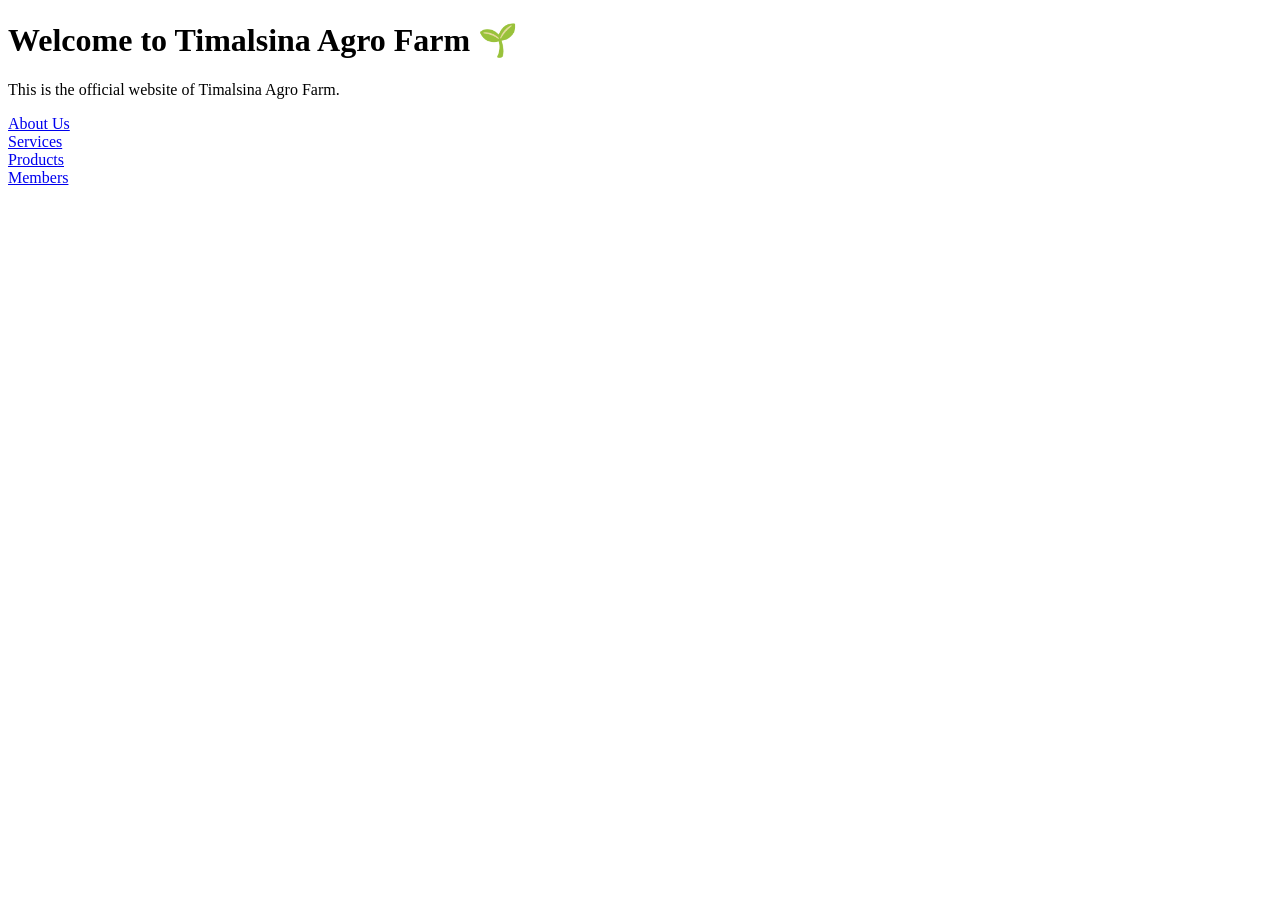
==== index.html @ 06c899ae "Revise index.html with new content and links Updated the HTML structure and added links to other pag" ====
<!DOCTYPE html>
<html>
<head>
    <title>Timalsina Agro Farm</title>
</head>

<body>

<h1>Welcome to Timalsina Agro Farm 🌱</h1>

<p>This is the official website of Timalsina Agro Farm.</p>

<a href="about.html">About Us</a><br>
<a href="service.html">Services</a><br>
<a href="product.html">Products</a><br>
<a href="member.html">Members</a>

</body>
</html>
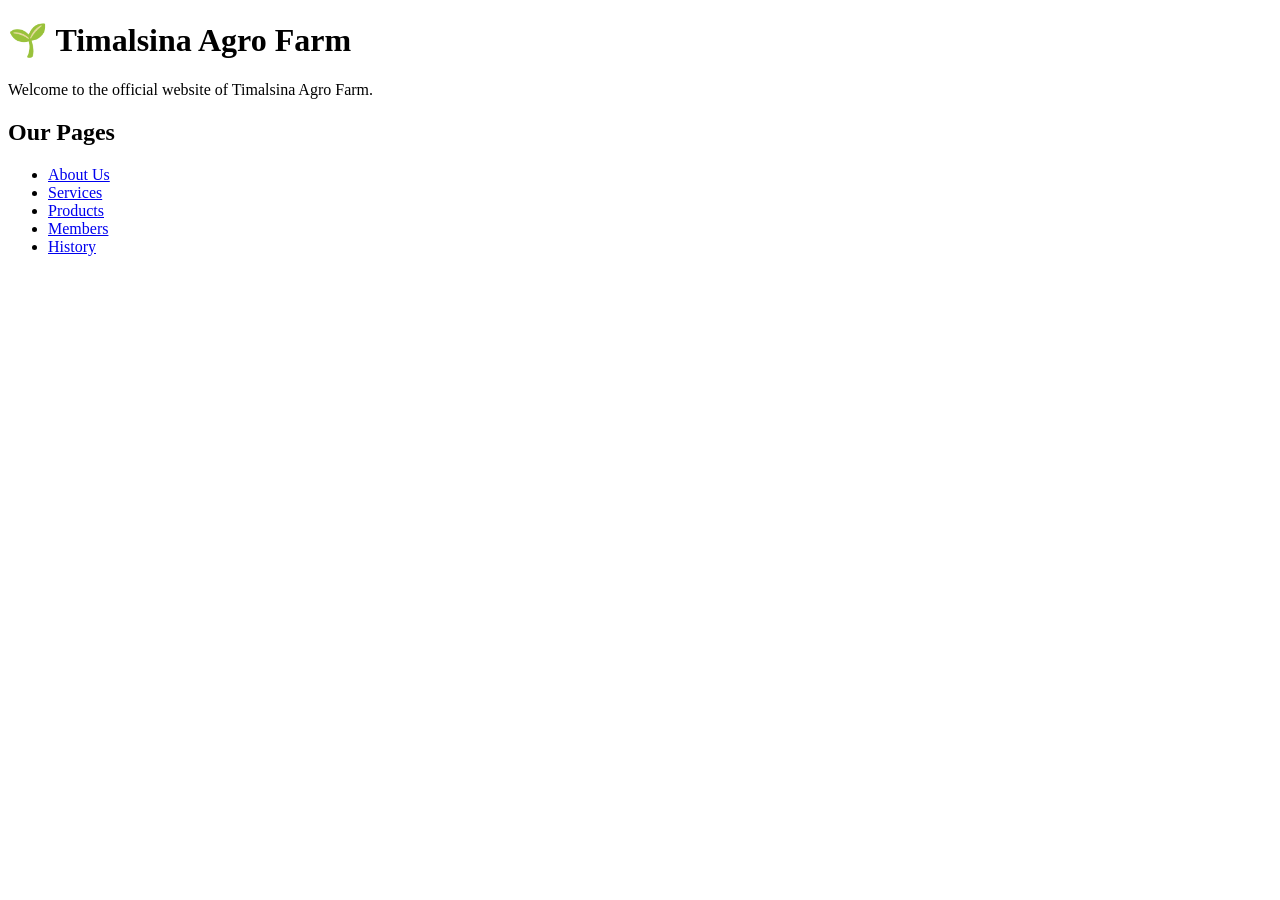
==== commit b194eccb: "Revise index.html for improved layout and navigation Updated the structure and content of the homepa" ====
--- a/index.html
+++ b/index.html
@@ -6,14 +6,19 @@
 
 <body>
 
-<h1>Welcome to Timalsina Agro Farm 🌱</h1>
+<h1>🌱 Timalsina Agro Farm</h1>
 
-<p>This is the official website of Timalsina Agro Farm.</p>
+<p>Welcome to the official website of Timalsina Agro Farm.</p>
 
-<a href="about.html">About Us</a><br>
-<a href="service.html">Services</a><br>
-<a href="product.html">Products</a><br>
-<a href="member.html">Members</a>
+<h2>Our Pages</h2>
+
+<ul>
+<li><a href="about.html">About Us</a></li>
+<li><a href="service.html">Services</a></li>
+<li><a href="product.html">Products</a></li>
+<li><a href="member.html">Members</a></li>
+<li><a href="history.html">History</a></li>
+</ul>
 
 </body>
 </html>
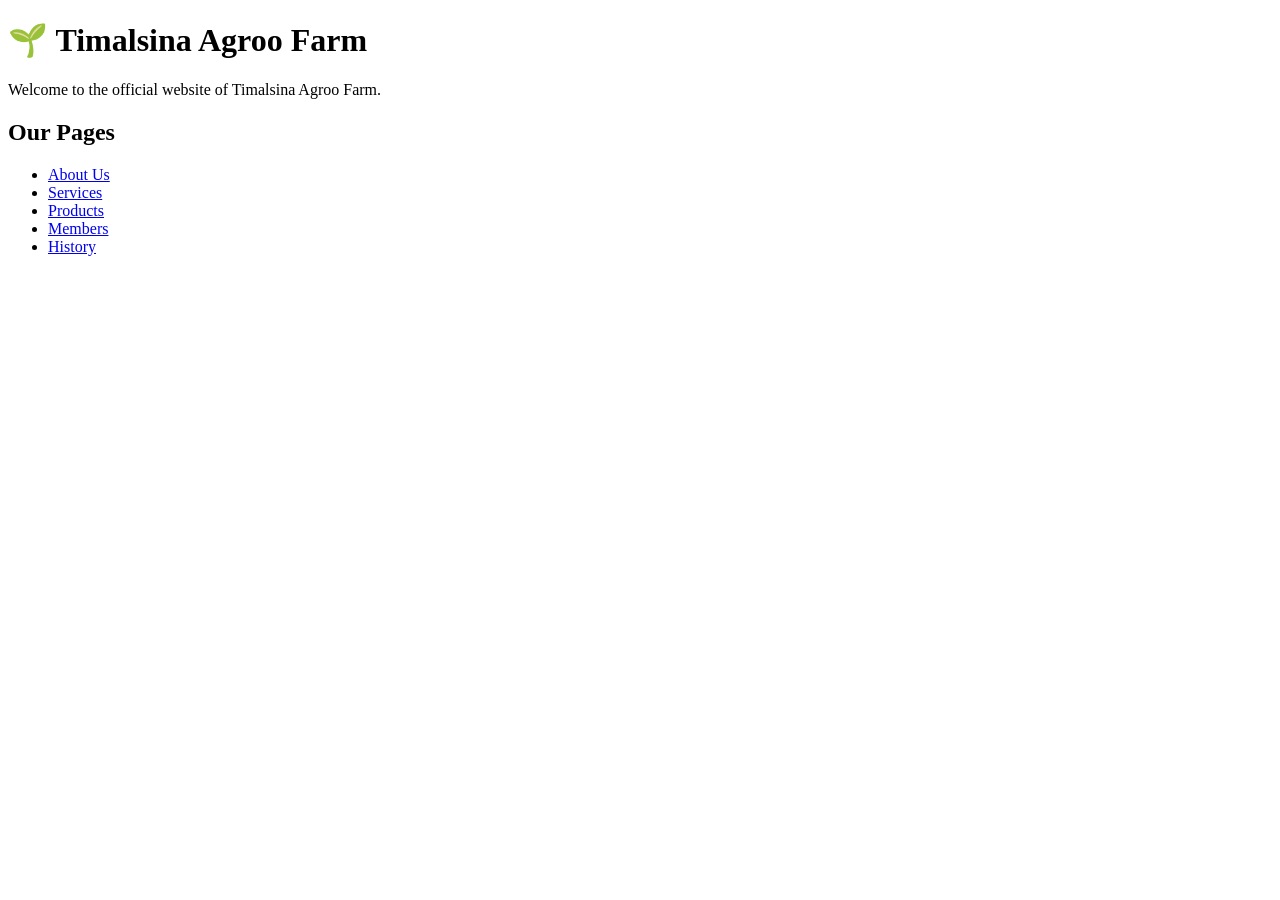
==== commit a9096db8: "Fix spelling of 'Agro' in index.html Corrected the spelling of 'Agro' in the title and content." ====
--- a/index.html
+++ b/index.html
@@ -1,14 +1,14 @@
 <!DOCTYPE html>
 <html>
 <head>
-    <title>Timalsina Agro Farm</title>
+<title>Timalsina Agroo Farm</title>
 </head>
 
 <body>
 
-<h1>🌱 Timalsina Agro Farm</h1>
+<h1>🌱 Timalsina Agroo Farm</h1>
 
-<p>Welcome to the official website of Timalsina Agro Farm.</p>
+<p>Welcome to the official website of Timalsina Agroo Farm.</p>
 
 <h2>Our Pages</h2>
 
@@ -22,3 +22,4 @@
 
 </body>
 </html>
+
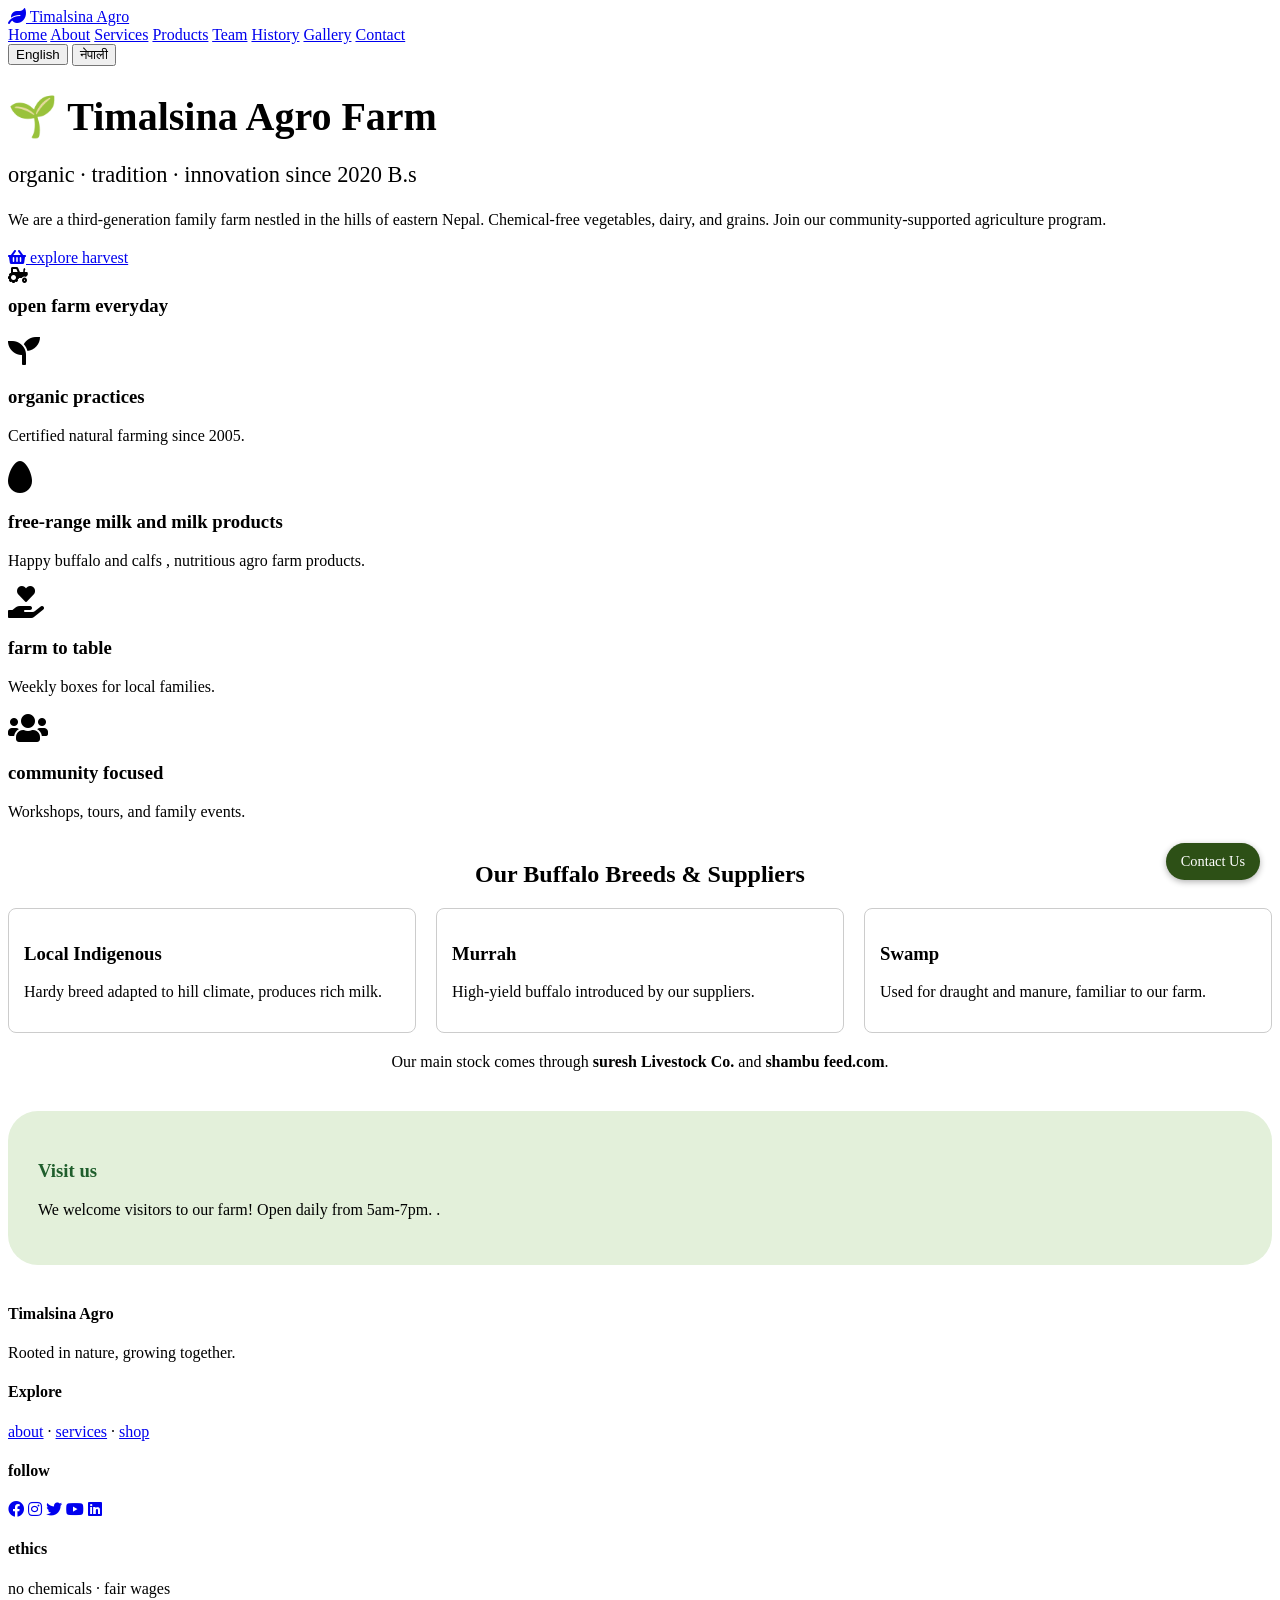
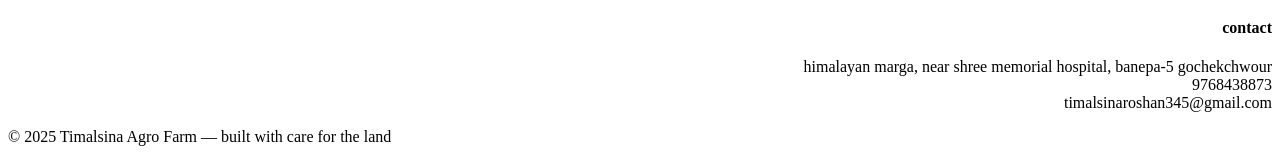
==== commit fedba39a: "Revamp index.html with new layout and styles Updated the HTML structure, added meta tags, linked ext" ====
--- a/index.html
+++ b/index.html
@@ -1,25 +1,144 @@
 <!DOCTYPE html>
-<html>
+<html lang="en">
 <head>
-<title>Timalsina Agroo Farm</title>
+  <meta charset="UTF-8">
+  <meta name="viewport" content="width=device-width, initial-scale=1.0">
+  <title>Timalsina Agro Farm - Home</title>
+  <!-- Font Awesome -->
+  <link rel="stylesheet" href="https://use.fontawesome.com/releases/v5.15.4/css/all.css">
+  <!-- Google Fonts -->
+  <link href="https://fonts.googleapis.com/css2?family=Inter:opsz@14..32&family=Merriweather:wght@400;700&display=swap" rel="stylesheet">
+  <!-- External CSS -->
+  <link rel="stylesheet" href="about.css">
+  <!-- Translations -->
+  <script src="translations.js"></script>
 </head>
+<body>
+  <!-- Navigation Bar -->
+  <nav class="navbar">
+    <div class="container nav-container">
+      <div class="logo">
+        <a href="index.html"><i class="fas fa-leaf"></i> Timalsina Agro</a>
+      </div>
+      <div class="nav-links">
+        <a href="index.html" data-translate="nav-home">Home</a>
+        <a href="aboutus.html" data-translate="nav-about">About</a>
+        <a href="service.html" data-translate="nav-services">Services</a>
+        <a href="product.html" data-translate="nav-products">Products</a>
+        <a href="member.html" data-translate="nav-team">Team</a>
+        <a href="history.html" data-translate="nav-history">History</a>
+        <a href="image.html" data-translate="nav-gallery">Gallery</a>
+        <a href="contact.html" data-translate="nav-contact">Contact</a>
+      </div>
+      <div class="language-switcher">
+        <button data-lang="en" class="lang-btn active">English</button>
+        <button data-lang="ne" class="lang-btn">नेपाली</button>
+      </div>
+    </div>
+  </nav>
 
-<body>
+  <!-- Main Content -->
+  <main class="container">
+    <div class="hero-section">
+      <div class="hero-content">
+        <h1 style="font-size: 2.5rem; margin-bottom: 15px;" data-translate="hero-title">🌱 Timalsina Agro Farm</h1>
+        <p style="font-size: 1.4rem; max-width: 700px;" data-translate="hero-subtitle">organic · tradition · innovation since 2020 B.s</p>
+        <p style="margin: 20px 0;" data-translate="hero-description">We are a third-generation family farm nestled in the hills of eastern Nepal. Chemical-free vegetables, dairy, and grains. Join our community-supported agriculture program.</p>
+        <a href="product.html" class="btn"><i class="fas fa-shopping-basket"></i> <span data-translate="hero-button">explore harvest</span></a>
+      </div>
+      <div class="hero-image">
+        <i class="fas fa-tractor"></i>
+        <h3 style="margin-top: 10px;" data-translate="hero-hours">open farm everyday</h3>
+      </div>
+    </div>
 
-<h1>🌱 Timalsina Agroo Farm</h1>
+    <!-- Highlights -->
+    <div class="card-grid">
+      <div class="card">
+        <i class="fas fa-seedling" style="font-size:2rem;"></i> 
+        <h3 data-translate="card-organic-title">organic practices</h3>
+        <p data-translate="card-organic-desc">Certified natural farming since 2005.</p>
+      </div>
+      <div class="card">
+        <i class="fas fa-egg" style="font-size:2rem;"></i> 
+        <h3 data-translate="card-dairy-title">free-range milk and milk products</h3>
+        <p data-translate="card-dairy-desc">Happy buffalo and calfs , nutritious agro farm products.</p>
+      </div>
+      <div class="card">
+        <i class="fas fa-hand-holding-heart" style="font-size:2rem;"></i> 
+        <h3 data-translate="card-farm-title">farm to table</h3>
+        <p data-translate="card-farm-desc">Weekly boxes for local families.</p>
+      </div>
+        <div class="card">
+            <i class="fas fa-users" style="font-size:2rem;"></i> 
+            <h3 data-translate="card-community-title">community focused</h3>
+            <p data-translate="card-community-desc">Workshops, tours, and family events.</p>
 
-<p>Welcome to the official website of Timalsina Agroo Farm.</p>
+    </div>
+    <!-- Buffalo Breeds -->
+    <section class="buffalo-breeds" style="margin:40px 0;">
+      <h2 style="text-align:center;" data-translate="buffalo-title">Our Buffalo Breeds & Suppliers</h2>
+      <div style="display:flex; flex-wrap:wrap; gap:20px; justify-content:center;">
+        <div style="flex:1 1 250px; padding:15px; border:1px solid #ccc; border-radius:8px;">
+          <h3 data-translate="buffalo-local">Local Indigenous</h3>
+          <p data-translate="buffalo-local-desc">Hardy breed adapted to hill climate, produces rich milk.</p>
+        </div>
+        <div style="flex:1 1 250px; padding:15px; border:1px solid #ccc; border-radius:8px;">
+          <h3 data-translate="buffalo-murrah">Murrah</h3>
+          <p data-translate="buffalo-murrah-desc">High-yield buffalo introduced by our suppliers.</p>
+        </div>
+        <div style="flex:1 1 250px; padding:15px; border:1px solid #ccc; border-radius:8px;">
+          <h3 data-translate="buffalo-swamp">Swamp</h3>
+          <p data-translate="buffalo-swamp-desc">Used for draught and manure, familiar to our farm.</p>
+        </div>
+      </div>
+      <p style="margin-top:20px; text-align:center;" data-translate="buffalo-suppliers">Our main stock comes through <strong>suresh Livestock Co.</strong> and <strong>shambu feed.com</strong>.</p>
+    </section>
+    <div style="background: #e3f0da; border-radius: 30px; padding: 30px; margin: 40px 0;">
+      <h3 style="color:#1f5e2c;" data-translate="visit-title">Visit us</h3>
+      <p data-translate="visit-desc">We welcome visitors to our farm! Open daily from 5am-7pm. .</p>
+    </div>
+   
 
-<h2>Our Pages</h2>
 
-<ul>
-<li><a href="about.html">About Us</a></li>
-<li><a href="service.html">Services</a></li>
-<li><a href="product.html">Products</a></li>
-<li><a href="member.html">Members</a></li>
-<li><a href="history.html">History</a></li>
-</ul>
+  </main>
 
+  <!-- Footer -->
+  <footer class="footer">
+    <div class="container">
+      <div>
+        <h4>Timalsina Agro</h4>
+        <p data-translate="footer-tagline">Rooted in nature, growing together.</p>
+      </div>
+      <div>
+        <h4 data-translate="footer-explore">Explore</h4>
+        <a href="aboutus.html">about</a> · <a href="service.html">services</a> · <a href="product.html">shop</a>
+      </div>
+      <div>
+        <h4 data-translate="footer-follow">follow</h4>
+        <a href="https://facebook.com/YourPage" target="_blank"><i class="fab fa-facebook"></i></a>
+        <a href="https://instagram.com/YourProfile" target="_blank"><i class="fab fa-instagram"></i></a>
+        <a href="https://twitter.com/YourHandle" target="_blank"><i class="fab fa-twitter"></i></a>
+        <a href="https://youtube.com/YourChannel" target="_blank"><i class="fab fa-youtube"></i></a>
+        <a href="https://linkedin.com/in/YourProfile" target="_blank"><i class="fab fa-linkedin"></i></a>
+      </div>
+      <div>
+        <h4 data-translate="footer-ethics">ethics</h4>
+        <p>no chemicals · fair wages</p>
+      </div>
+      <div style="margin-left:auto; text-align:right;">
+        <h4 data-translate="footer-contact">contact</h4>
+        <p>himalayan marga, near shree memorial hospital, banepa-5 gochekchwour<br>9768438873<br>timalsinaroshan345@gmail.com</p>
+      </div>
+    </div>
+    <div class="copyright">
+      <p data-translate="footer-copyright">© 2025 Timalsina Agro Farm — built with care for the land</p>
+    </div>
+    <!-- bottom-right floating contact link -->
+    <a href="contact.html" style="position:fixed; bottom:20px; right:20px; background:#2d5016; color:white; padding:10px 15px; border-radius:50px; text-decoration:none; font-size:0.9rem; box-shadow:0 2px 6px rgba(0,0,0,0.3);" data-translate="footer-contact-btn">Contact Us</a>
+  </footer>
+
+  <!-- External JavaScript -->
+  <script src="about.js"></script>
 </body>
 </html>
-
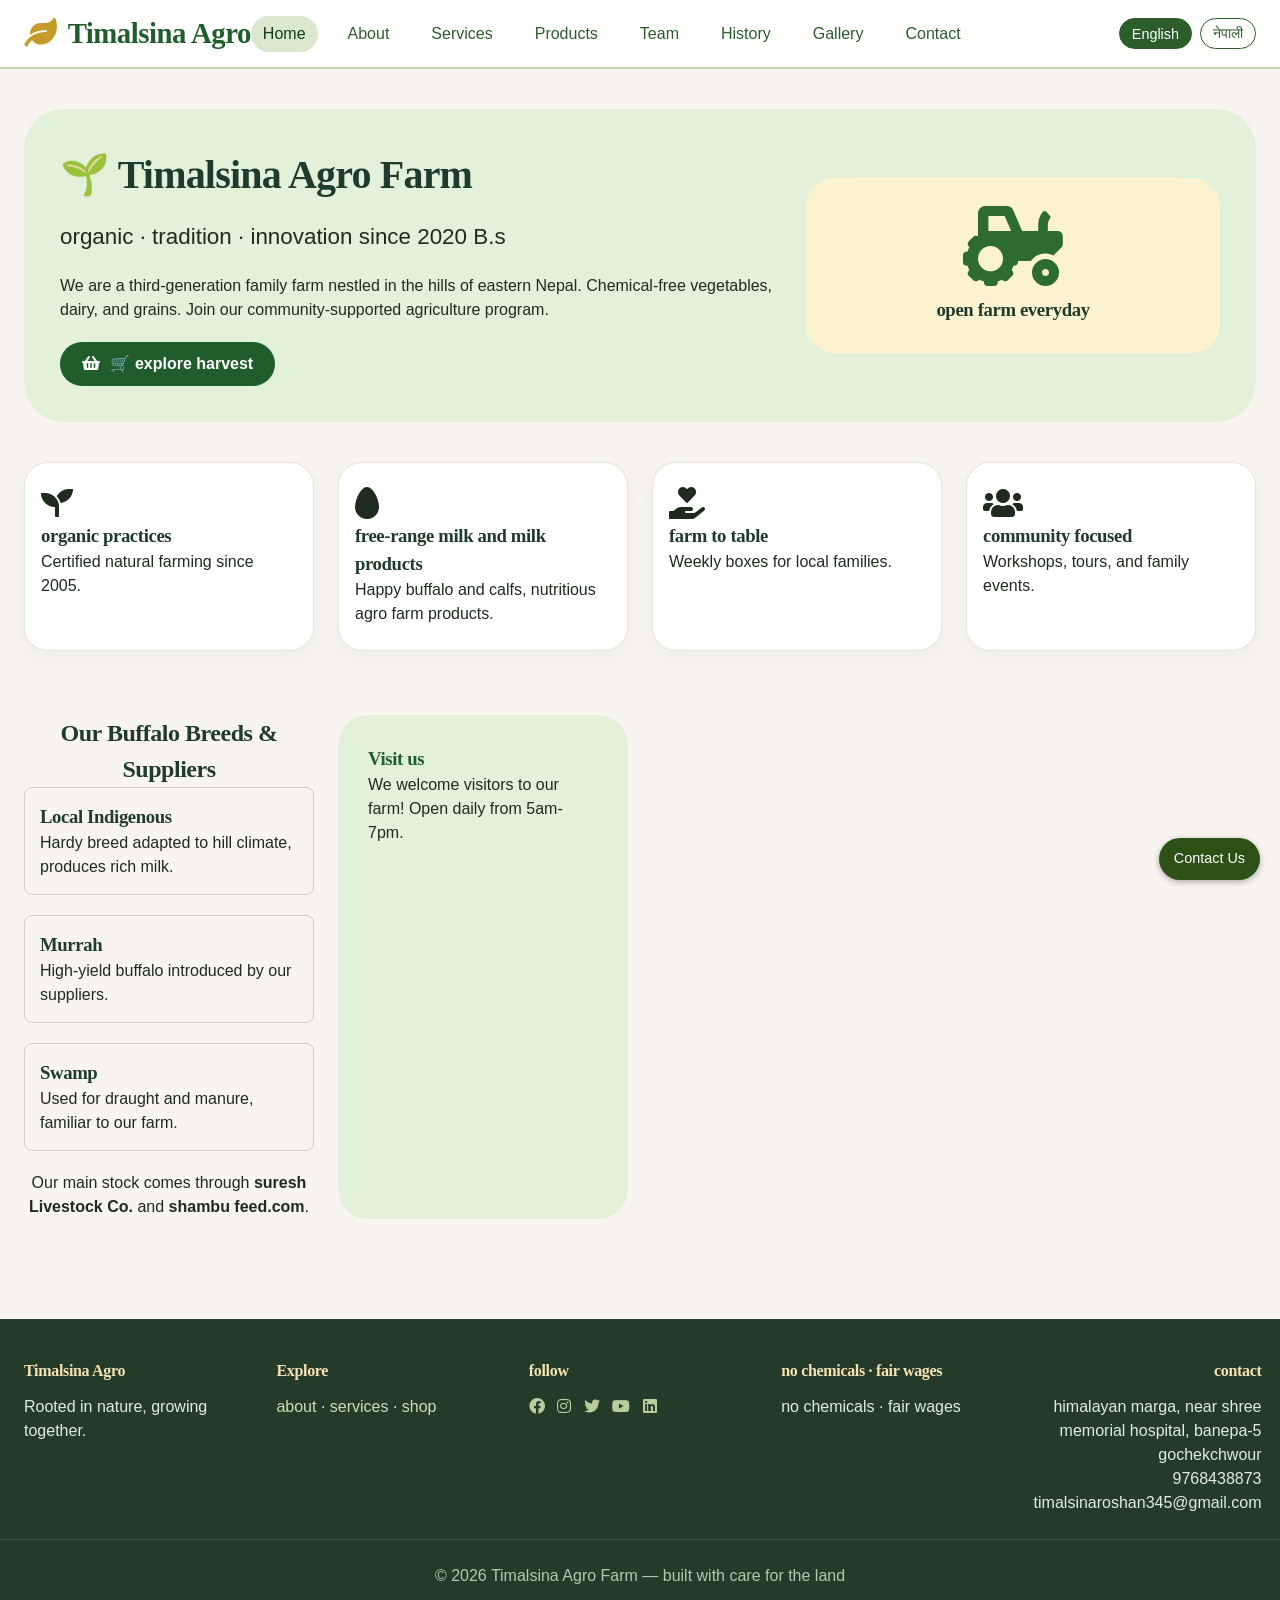
==== commit c60ef66c: "upload website page" ====
--- a/index.html
+++ b/index.html
@@ -1,144 +1,144 @@
-<!DOCTYPE html>
-<html lang="en">
-<head>
-  <meta charset="UTF-8">
-  <meta name="viewport" content="width=device-width, initial-scale=1.0">
-  <title>Timalsina Agro Farm - Home</title>
-  <!-- Font Awesome -->
-  <link rel="stylesheet" href="https://use.fontawesome.com/releases/v5.15.4/css/all.css">
-  <!-- Google Fonts -->
-  <link href="https://fonts.googleapis.com/css2?family=Inter:opsz@14..32&family=Merriweather:wght@400;700&display=swap" rel="stylesheet">
-  <!-- External CSS -->
-  <link rel="stylesheet" href="about.css">
-  <!-- Translations -->
-  <script src="translations.js"></script>
-</head>
-<body>
-  <!-- Navigation Bar -->
-  <nav class="navbar">
-    <div class="container nav-container">
-      <div class="logo">
-        <a href="index.html"><i class="fas fa-leaf"></i> Timalsina Agro</a>
-      </div>
-      <div class="nav-links">
-        <a href="index.html" data-translate="nav-home">Home</a>
-        <a href="aboutus.html" data-translate="nav-about">About</a>
-        <a href="service.html" data-translate="nav-services">Services</a>
-        <a href="product.html" data-translate="nav-products">Products</a>
-        <a href="member.html" data-translate="nav-team">Team</a>
-        <a href="history.html" data-translate="nav-history">History</a>
-        <a href="image.html" data-translate="nav-gallery">Gallery</a>
-        <a href="contact.html" data-translate="nav-contact">Contact</a>
-      </div>
-      <div class="language-switcher">
-        <button data-lang="en" class="lang-btn active">English</button>
-        <button data-lang="ne" class="lang-btn">नेपाली</button>
-      </div>
-    </div>
-  </nav>
-
-  <!-- Main Content -->
-  <main class="container">
-    <div class="hero-section">
-      <div class="hero-content">
-        <h1 style="font-size: 2.5rem; margin-bottom: 15px;" data-translate="hero-title">🌱 Timalsina Agro Farm</h1>
-        <p style="font-size: 1.4rem; max-width: 700px;" data-translate="hero-subtitle">organic · tradition · innovation since 2020 B.s</p>
-        <p style="margin: 20px 0;" data-translate="hero-description">We are a third-generation family farm nestled in the hills of eastern Nepal. Chemical-free vegetables, dairy, and grains. Join our community-supported agriculture program.</p>
-        <a href="product.html" class="btn"><i class="fas fa-shopping-basket"></i> <span data-translate="hero-button">explore harvest</span></a>
-      </div>
-      <div class="hero-image">
-        <i class="fas fa-tractor"></i>
-        <h3 style="margin-top: 10px;" data-translate="hero-hours">open farm everyday</h3>
-      </div>
-    </div>
-
-    <!-- Highlights -->
-    <div class="card-grid">
-      <div class="card">
-        <i class="fas fa-seedling" style="font-size:2rem;"></i> 
-        <h3 data-translate="card-organic-title">organic practices</h3>
-        <p data-translate="card-organic-desc">Certified natural farming since 2005.</p>
-      </div>
-      <div class="card">
-        <i class="fas fa-egg" style="font-size:2rem;"></i> 
-        <h3 data-translate="card-dairy-title">free-range milk and milk products</h3>
-        <p data-translate="card-dairy-desc">Happy buffalo and calfs , nutritious agro farm products.</p>
-      </div>
-      <div class="card">
-        <i class="fas fa-hand-holding-heart" style="font-size:2rem;"></i> 
-        <h3 data-translate="card-farm-title">farm to table</h3>
-        <p data-translate="card-farm-desc">Weekly boxes for local families.</p>
-      </div>
-        <div class="card">
-            <i class="fas fa-users" style="font-size:2rem;"></i> 
-            <h3 data-translate="card-community-title">community focused</h3>
-            <p data-translate="card-community-desc">Workshops, tours, and family events.</p>
-
-    </div>
-    <!-- Buffalo Breeds -->
-    <section class="buffalo-breeds" style="margin:40px 0;">
-      <h2 style="text-align:center;" data-translate="buffalo-title">Our Buffalo Breeds & Suppliers</h2>
-      <div style="display:flex; flex-wrap:wrap; gap:20px; justify-content:center;">
-        <div style="flex:1 1 250px; padding:15px; border:1px solid #ccc; border-radius:8px;">
-          <h3 data-translate="buffalo-local">Local Indigenous</h3>
-          <p data-translate="buffalo-local-desc">Hardy breed adapted to hill climate, produces rich milk.</p>
-        </div>
-        <div style="flex:1 1 250px; padding:15px; border:1px solid #ccc; border-radius:8px;">
-          <h3 data-translate="buffalo-murrah">Murrah</h3>
-          <p data-translate="buffalo-murrah-desc">High-yield buffalo introduced by our suppliers.</p>
-        </div>
-        <div style="flex:1 1 250px; padding:15px; border:1px solid #ccc; border-radius:8px;">
-          <h3 data-translate="buffalo-swamp">Swamp</h3>
-          <p data-translate="buffalo-swamp-desc">Used for draught and manure, familiar to our farm.</p>
-        </div>
-      </div>
-      <p style="margin-top:20px; text-align:center;" data-translate="buffalo-suppliers">Our main stock comes through <strong>suresh Livestock Co.</strong> and <strong>shambu feed.com</strong>.</p>
-    </section>
-    <div style="background: #e3f0da; border-radius: 30px; padding: 30px; margin: 40px 0;">
-      <h3 style="color:#1f5e2c;" data-translate="visit-title">Visit us</h3>
-      <p data-translate="visit-desc">We welcome visitors to our farm! Open daily from 5am-7pm. .</p>
-    </div>
-   
-
-
-  </main>
-
-  <!-- Footer -->
-  <footer class="footer">
-    <div class="container">
-      <div>
-        <h4>Timalsina Agro</h4>
-        <p data-translate="footer-tagline">Rooted in nature, growing together.</p>
-      </div>
-      <div>
-        <h4 data-translate="footer-explore">Explore</h4>
-        <a href="aboutus.html">about</a> · <a href="service.html">services</a> · <a href="product.html">shop</a>
-      </div>
-      <div>
-        <h4 data-translate="footer-follow">follow</h4>
-        <a href="https://facebook.com/YourPage" target="_blank"><i class="fab fa-facebook"></i></a>
-        <a href="https://instagram.com/YourProfile" target="_blank"><i class="fab fa-instagram"></i></a>
-        <a href="https://twitter.com/YourHandle" target="_blank"><i class="fab fa-twitter"></i></a>
-        <a href="https://youtube.com/YourChannel" target="_blank"><i class="fab fa-youtube"></i></a>
-        <a href="https://linkedin.com/in/YourProfile" target="_blank"><i class="fab fa-linkedin"></i></a>
-      </div>
-      <div>
-        <h4 data-translate="footer-ethics">ethics</h4>
-        <p>no chemicals · fair wages</p>
-      </div>
-      <div style="margin-left:auto; text-align:right;">
-        <h4 data-translate="footer-contact">contact</h4>
-        <p>himalayan marga, near shree memorial hospital, banepa-5 gochekchwour<br>9768438873<br>timalsinaroshan345@gmail.com</p>
-      </div>
-    </div>
-    <div class="copyright">
-      <p data-translate="footer-copyright">© 2025 Timalsina Agro Farm — built with care for the land</p>
-    </div>
-    <!-- bottom-right floating contact link -->
-    <a href="contact.html" style="position:fixed; bottom:20px; right:20px; background:#2d5016; color:white; padding:10px 15px; border-radius:50px; text-decoration:none; font-size:0.9rem; box-shadow:0 2px 6px rgba(0,0,0,0.3);" data-translate="footer-contact-btn">Contact Us</a>
-  </footer>
-
-  <!-- External JavaScript -->
-  <script src="about.js"></script>
-</body>
-</html>
+<!DOCTYPE html>
+<html lang="en">
+<head>
+  <meta charset="UTF-8">
+  <meta name="viewport" content="width=device-width, initial-scale=1.0">
+  <title>Timalsina Agro Farm - Home</title>
+  <!-- Font Awesome -->
+  <link rel="stylesheet" href="https://use.fontawesome.com/releases/v5.15.4/css/all.css">
+  <!-- Google Fonts -->
+  <link href="https://fonts.googleapis.com/css2?family=Inter:opsz@14..32&family=Merriweather:wght@400;700&display=swap" rel="stylesheet">
+  <!-- External CSS -->
+  <link rel="stylesheet" href="about.css">
+  <!-- Translations -->
+  <script src="translations.js"></script>
+</head>
+<body>
+  <!-- Navigation Bar -->
+  <nav class="navbar">
+    <div class="container nav-container">
+      <div class="logo">
+        <a href="index.html"><i class="fas fa-leaf"></i> Timalsina Agro</a>
+      </div>
+      <div class="nav-links">
+        <a href="index.html" data-translate="nav-home">Home</a>
+        <a href="aboutus.html" data-translate="nav-about">About</a>
+        <a href="service.html" data-translate="nav-services">Services</a>
+        <a href="product.html" data-translate="nav-products">Products</a>
+        <a href="member.html" data-translate="nav-team">Team</a>
+        <a href="history.html" data-translate="nav-history">History</a>
+        <a href="image.html" data-translate="nav-gallery">Gallery</a>
+        <a href="contact.html" data-translate="nav-contact">Contact</a>
+      </div>
+      <div class="language-switcher">
+        <button data-lang="en" class="lang-btn active">English</button>
+        <button data-lang="ne" class="lang-btn">नेपाली</button>
+      </div>
+    </div>
+  </nav>
+
+  <!-- Main Content -->
+  <main class="container">
+    <div class="hero-section">
+      <div class="hero-content">
+        <h1 style="font-size: 2.5rem; margin-bottom: 15px;" data-translate="hero-title">🌱 Timalsina Agro Farm</h1>
+        <p style="font-size: 1.4rem; max-width: 700px;" data-translate="hero-subtitle">organic · tradition · innovation since 2020 B.s</p>
+        <p style="margin: 20px 0;" data-translate="hero-description">We are a third-generation family farm nestled in the hills of eastern Nepal. Chemical-free vegetables, dairy, and grains. Join our community-supported agriculture program.</p>
+        <a href="product.html" class="btn"><i class="fas fa-shopping-basket"></i> <span data-translate="hero-button">explore harvest</span></a>
+      </div>
+      <div class="hero-image">
+        <i class="fas fa-tractor"></i>
+        <h3 style="margin-top: 10px;" data-translate="hero-hours">open farm everyday</h3>
+      </div>
+    </div>
+
+    <!-- Highlights -->
+    <div class="card-grid">
+      <div class="card">
+        <i class="fas fa-seedling" style="font-size:2rem;"></i> 
+        <h3 data-translate="card-organic-title">organic practices</h3>
+        <p data-translate="card-organic-desc">Certified natural farming since 2005.</p>
+      </div>
+      <div class="card">
+        <i class="fas fa-egg" style="font-size:2rem;"></i> 
+        <h3 data-translate="card-dairy-title">free-range milk and milk products</h3>
+        <p data-translate="card-dairy-desc">Happy buffalo and calfs , nutritious agro farm products.</p>
+      </div>
+      <div class="card">
+        <i class="fas fa-hand-holding-heart" style="font-size:2rem;"></i> 
+        <h3 data-translate="card-farm-title">farm to table</h3>
+        <p data-translate="card-farm-desc">Weekly boxes for local families.</p>
+      </div>
+        <div class="card">
+            <i class="fas fa-users" style="font-size:2rem;"></i> 
+            <h3 data-translate="card-community-title">community focused</h3>
+            <p data-translate="card-community-desc">Workshops, tours, and family events.</p>
+
+    </div>
+    <!-- Buffalo Breeds -->
+    <section class="buffalo-breeds" style="margin:40px 0;">
+      <h2 style="text-align:center;" data-translate="buffalo-title">Our Buffalo Breeds & Suppliers</h2>
+      <div style="display:flex; flex-wrap:wrap; gap:20px; justify-content:center;">
+        <div style="flex:1 1 250px; padding:15px; border:1px solid #ccc; border-radius:8px;">
+          <h3 data-translate="buffalo-local">Local Indigenous</h3>
+          <p data-translate="buffalo-local-desc">Hardy breed adapted to hill climate, produces rich milk.</p>
+        </div>
+        <div style="flex:1 1 250px; padding:15px; border:1px solid #ccc; border-radius:8px;">
+          <h3 data-translate="buffalo-murrah">Murrah</h3>
+          <p data-translate="buffalo-murrah-desc">High-yield buffalo introduced by our suppliers.</p>
+        </div>
+        <div style="flex:1 1 250px; padding:15px; border:1px solid #ccc; border-radius:8px;">
+          <h3 data-translate="buffalo-swamp">Swamp</h3>
+          <p data-translate="buffalo-swamp-desc">Used for draught and manure, familiar to our farm.</p>
+        </div>
+      </div>
+      <p style="margin-top:20px; text-align:center;" data-translate="buffalo-suppliers">Our main stock comes through <strong>suresh Livestock Co.</strong> and <strong>shambu feed.com</strong>.</p>
+    </section>
+    <div style="background: #e3f0da; border-radius: 30px; padding: 30px; margin: 40px 0;">
+      <h3 style="color:#1f5e2c;" data-translate="visit-title">Visit us</h3>
+      <p data-translate="visit-desc">We welcome visitors to our farm! Open daily from 5am-7pm. .</p>
+    </div>
+   
+
+
+  </main>
+
+  <!-- Footer -->
+  <footer class="footer">
+    <div class="container">
+      <div>
+        <h4>Timalsina Agro</h4>
+        <p data-translate="footer-tagline">Rooted in nature, growing together.</p>
+      </div>
+      <div>
+        <h4 data-translate="footer-explore">Explore</h4>
+        <a href="aboutus.html">about</a> · <a href="service.html">services</a> · <a href="product.html">shop</a>
+      </div>
+      <div>
+        <h4 data-translate="footer-follow">follow</h4>
+        <a href="https://facebook.com/YourPage" target="_blank"><i class="fab fa-facebook"></i></a>
+        <a href="https://instagram.com/YourProfile" target="_blank"><i class="fab fa-instagram"></i></a>
+        <a href="https://twitter.com/YourHandle" target="_blank"><i class="fab fa-twitter"></i></a>
+        <a href="https://youtube.com/YourChannel" target="_blank"><i class="fab fa-youtube"></i></a>
+        <a href="https://linkedin.com/in/YourProfile" target="_blank"><i class="fab fa-linkedin"></i></a>
+      </div>
+      <div>
+        <h4 data-translate="footer-ethics">ethics</h4>
+        <p>no chemicals · fair wages</p>
+      </div>
+      <div style="margin-left:auto; text-align:right;">
+        <h4 data-translate="footer-contact">contact</h4>
+        <p>himalayan marga, near shree memorial hospital, banepa-5 gochekchwour<br>9768438873<br>timalsinaroshan345@gmail.com</p>
+      </div>
+    </div>
+    <div class="copyright">
+      <p data-translate="footer-copyright">© 2025 Timalsina Agro Farm — built with care for the land</p>
+    </div>
+    <!-- bottom-right floating contact link -->
+    <a href="contact.html" style="position:fixed; bottom:20px; right:20px; background:#2d5016; color:white; padding:10px 15px; border-radius:50px; text-decoration:none; font-size:0.9rem; box-shadow:0 2px 6px rgba(0,0,0,0.3);" data-translate="footer-contact-btn">Contact Us</a>
+  </footer>
+
+  <!-- External JavaScript -->
+  <script src="about.js"></script>
+</body>
+</html>
--- a/about.css
+++ b/about.css
@@ -0,0 +1,511 @@
+/* === about.css - Timalsina Agro Farm === */
+* {
+  margin: 0;
+  padding: 0;
+  box-sizing: border-box;
+}
+
+body {
+  font-family: 'Inter', sans-serif;
+  background: #f8f5f0;
+  color: #1e2b1e;
+  line-height: 1.5;
+  scroll-behavior: smooth;
+}
+
+h1, h2, h3, h4 {
+  font-family: 'Merriweather', serif;
+  font-weight: 700;
+  letter-spacing: -0.02em;
+  color: #1f3b2c;
+}
+
+a {
+  text-decoration: none;
+  color: #2b5e2b;
+}
+
+.container {
+  max-width: 1280px;
+  margin: 0 auto;
+  padding: 0 24px;
+}
+
+/* Navigation */
+.navbar {
+  background: #ffffffdd;
+  backdrop-filter: blur(8px);
+  border-bottom: 2px solid #c0d6b3;
+  padding: 12px 0;
+  position: sticky;
+  top: 0;
+  z-index: 100;
+}
+
+.nav-container {
+  display: flex;
+  align-items: center;
+  justify-content: space-between;
+  flex-wrap: wrap;
+}
+
+.logo a {
+  font-family: 'Merriweather', serif;
+  font-size: 1.8rem;
+  font-weight: 700;
+  color: #1f5e2c;
+  letter-spacing: -0.5px;
+}
+
+.logo i {
+  color: #c49a2b;
+  margin-right: 6px;
+}
+
+.nav-links {
+  display: flex;
+  gap: 18px;
+  flex-wrap: wrap;
+}
+
+.nav-links a {
+  font-weight: 500;
+  padding: 6px 12px;
+  border-radius: 30px;
+  transition: 0.2s;
+  font-size: 1rem;
+}
+
+.nav-links a:hover, .nav-links a.active {
+  background: #d9e8cf;
+  color: #0f3b1a;
+}
+
+/* Language Switcher */
+.language-switcher {
+  display: flex;
+  gap: 8px;
+  margin-left: auto;
+}
+
+.lang-btn {
+  background: transparent;
+  border: 1px solid #2b5e2b;
+  color: #2b5e2b;
+  padding: 6px 12px;
+  border-radius: 20px;
+  cursor: pointer;
+  font-weight: 500;
+  font-size: 0.9rem;
+  transition: all 0.3s ease;
+}
+
+.lang-btn:hover {
+  background: #2b5e2b;
+  color: white;
+}
+
+.lang-btn.active {
+  background: #2b5e2b;
+  color: white;
+  border-color: #2b5e2b;
+}
+
+/* Footer */
+.footer {
+  background: #253b2a;
+  color: #e2eedb;
+  padding: 40px 0 20px;
+  margin-top: 60px;
+}
+
+.footer .container {
+  display: grid;
+  grid-template-columns: repeat(auto-fit, minmax(200px, 1fr));
+  gap: 30px;
+}
+
+.footer h4 {
+  color: #f5e3b3;
+  margin-bottom: 12px;
+  font-family: 'Merriweather', serif;
+}
+
+.footer a {
+  color: #cfdeb4;
+}
+
+.footer i {
+  margin-right: 8px;
+  color: #b8cc9e;
+  transition: transform 0.2s, color 0.2s;
+}
+.footer a i:hover {
+  transform: scale(1.3);
+  color: #f5e3b3;
+}
+
+.copyright {
+  text-align: center;
+  border-top: 1px solid #3e5a45;
+  padding-top: 24px;
+  margin-top: 24px;
+  color: #b6c8a9;
+}
+
+/* Buttons & Cards */
+.btn {
+  background: #1f5e2c;
+  color: white;
+  border: none;
+  padding: 10px 22px;
+  border-radius: 40px;
+  font-weight: 600;
+  cursor: pointer;
+  transition: 0.2s;
+  display: inline-block;
+}
+
+.btn i {
+  margin-right: 6px;
+}
+
+.btn:hover {
+  background: #2f7a3e;
+  transform: scale(1.02);
+}
+
+.card-grid {
+  display: grid;
+  grid-template-columns: repeat(auto-fill, minmax(250px, 1fr));
+  gap: 24px;
+  margin: 30px 0;
+}
+
+.card {
+  background: white;
+  border-radius: 24px;
+  padding: 24px 16px;
+  box-shadow: 0 8px 18px rgba(0,40,0,0.04);
+  transition: 0.15s;
+  border: 1px solid #e0e8d8;
+}
+
+.card:hover {
+  box-shadow: 0 14px 26px rgba(60, 90, 40, 0.1);
+}
+
+.page-title {
+  font-size: 2.6rem;
+  margin: 32px 0 16px;
+  border-left: 8px solid #b58a3b;
+  padding-left: 24px;
+  font-family: 'Merriweather', serif;
+}
+
+hr {
+  border: 1px solid #d0ddc0;
+  margin: 32px 0;
+}
+
+/* Gallery Page */
+.gallery {
+  display: grid;
+  grid-template-columns: repeat(auto-fill, minmax(220px, 1fr));
+  gap: 20px;
+}
+
+.gallery-item {
+  background: #f0f3eb;
+  border-radius: 28px;
+  padding: 20px 10px;
+  text-align: center;
+  border: 1px solid #b6cb9e;
+  transition: transform 0.2s;
+}
+
+.gallery-item:hover {
+  transform: translateY(-5px);
+}
+
+.gallery-item i {
+  font-size: 4rem;
+  color: #487a4b;
+  margin-bottom: 8px;
+}
+
+/* image hover scaling */
+.product-gallery img,
+.buffalo-image-container img,
+.about-images img,
+.product-images img {
+  transition: transform 0.3s;
+}
+.product-gallery img:hover,
+.buffalo-image-container img:hover,
+.about-images img:hover,
+.product-images img:hover {
+  transform: scale(1.05);
+}
+
+/* fade-up animation */
+@keyframes fadeInUp {
+  from { opacity: 0; transform: translateY(20px); }
+  to { opacity: 1; transform: translateY(0); }
+}
+.fade-up {
+  animation: fadeInUp 0.6s ease-out both;
+}
+
+
+.gallery-item span {
+  display: block;
+  font-weight: 500;
+  color: #1d451d;
+}
+
+.product-images {
+  display: grid;
+  grid-template-columns: repeat(auto-fit, minmax(200px, 1fr));
+  gap: 20px;
+  margin: 30px 0;
+}
+
+/* Member Team */
+.member-card {
+  text-align: center;
+  background: white;
+  border-radius: 40px 40px 24px 24px;
+  padding: 24px 12px;
+}
+
+.member-card i {
+  font-size: 4rem;
+  color: #5b8c5a;
+  background: #ebf5e0;
+  padding: 20px;
+  border-radius: 60px;
+  margin-bottom: 15px;
+}
+
+/* Hero Section */
+.hero-section {
+  background: #e3f0da;
+  border-radius: 40px;
+  padding: 36px;
+  display: flex;
+  flex-wrap: wrap;
+  gap: 30px;
+  align-items: center;
+  margin: 40px 0;
+}
+
+.hero-content {
+  flex: 2;
+  min-width: 260px;
+}
+
+.hero-image {
+  flex: 1;
+  text-align: center;
+  background: #fbf3d0;
+  border-radius: 28px;
+  padding: 28px;
+}
+
+.hero-image i {
+  font-size: 5rem;
+  color: #2e6b31;
+}
+
+/* About Page */
+.about-content {
+  display: flex;
+  gap: 40px;
+  flex-wrap: wrap;
+}
+
+.about-text {
+  flex: 1;
+  min-width: 260px;
+}
+
+.about-text p {
+  margin-bottom: 20px;
+  font-size: 1.1rem;
+}
+
+.about-highlight {
+  flex: 1;
+  background: #cbe2be;
+  border-radius: 50px;
+  padding: 30px;
+  text-align: center;
+}
+
+.about-highlight i {
+  font-size: 4rem;
+  color: #1f5e2c;
+}
+
+/* History Page */
+.timeline {
+  list-style: none;
+  border-left: 4px solid #b58a3b;
+  padding-left: 24px;
+}
+
+.timeline li {
+  margin: 24px 0;
+}
+
+.timeline strong {
+  color: #1f5e2c;
+  font-size: 1.2rem;
+}
+
+/* Contact Page */
+.contact-content {
+  display: flex;
+  gap: 40px;
+  flex-wrap: wrap;
+}
+
+.contact-info {
+  flex: 1;
+}
+
+.contact-info p {
+  margin: 15px 0;
+  font-size: 1.1rem;
+}
+
+.contact-hours {
+  flex: 1;
+  background: #ddecd2;
+  border-radius: 40px;
+  padding: 30px;
+}
+
+.contact-hours h3 {
+  margin-bottom: 15px;
+  color: #1f3b2c;
+}
+
+/* Contact Form Styling */
+.contact-card {
+  transition: all 0.3s ease;
+}
+
+.contact-card:hover {
+  transform: translateY(-5px);
+  box-shadow: 0 8px 16px rgba(45, 80, 22, 0.15);
+}
+
+.contact-form input,
+.contact-form textarea {
+  font-size: 1rem;
+  color: #1e2b1e;
+}
+
+.contact-form input::placeholder,
+.contact-form textarea::placeholder {
+  color: #999;
+}
+
+.contact-form button {
+  font-family: 'Inter', sans-serif;
+}
+
+.contact-form button:hover {
+  box-shadow: 0 4px 12px rgba(45, 80, 22, 0.3);
+}
+
+.contact-form button:active {
+  transform: translateY(0) !important;
+}
+
+/* Responsive Design */
+@media (max-width: 768px) {
+  .nav-container {
+    flex-direction: column;
+    gap: 15px;
+  }
+  
+  .language-switcher {
+    width: 100%;
+    justify-content: center;
+    margin-left: 0;
+  }
+  
+  .page-title {
+    font-size: 2.2rem;
+  }
+  
+  .hero-section {
+    padding: 25px;
+  }
+  
+  .footer .container {
+    grid-template-columns: 1fr 1fr;
+  }
+}
+
+@media (max-width: 480px) {
+  .nav-links {
+    justify-content: center;
+    gap: 10px;
+  }
+  
+  .nav-links a {
+    font-size: 0.9rem;
+    padding: 4px 8px;
+  }
+  
+  .language-switcher {
+    width: 100%;
+    justify-content: center;
+    gap: 8px;
+    margin-left: 0;
+    margin-top: 10px;
+  }
+  
+  .lang-btn {
+    padding: 6px 10px;
+    font-size: 0.85rem;
+  }
+  
+  .page-title {
+    font-size: 1.8rem;
+  }
+  
+  .card-grid {
+    grid-template-columns: 1fr;
+  }
+  
+  .footer .container {
+    grid-template-columns: 1fr;
+  }
+  
+  .gallery {
+    grid-template-columns: 1fr 1fr;
+  }
+}
+
+/* Utility Classes */
+.text-center {
+  text-align: center;
+}
+
+.mt-20 {
+  margin-top: 20px;
+}
+
+.mb-20 {
+  margin-bottom: 20px;
+}
+
+.farm-icon {
+  color: #1f5e2c;
+  margin-right: 8px;
+}
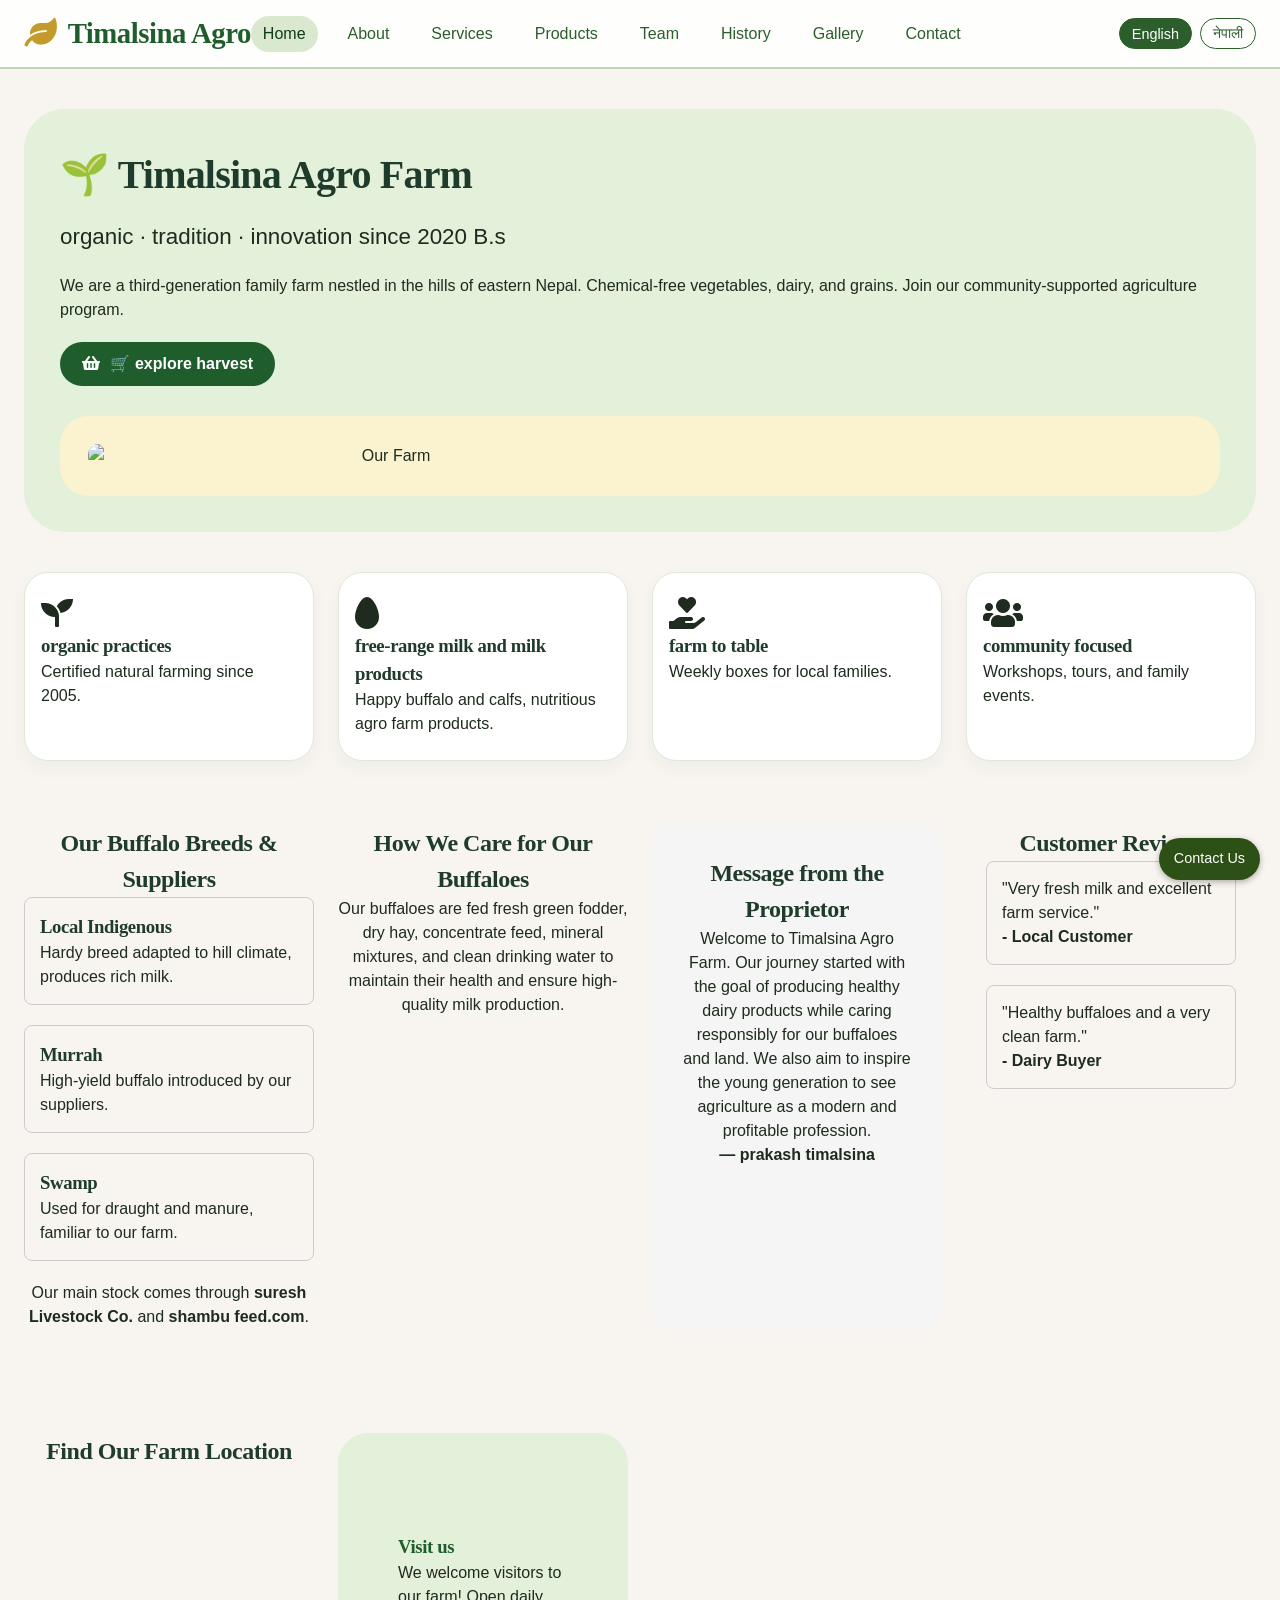
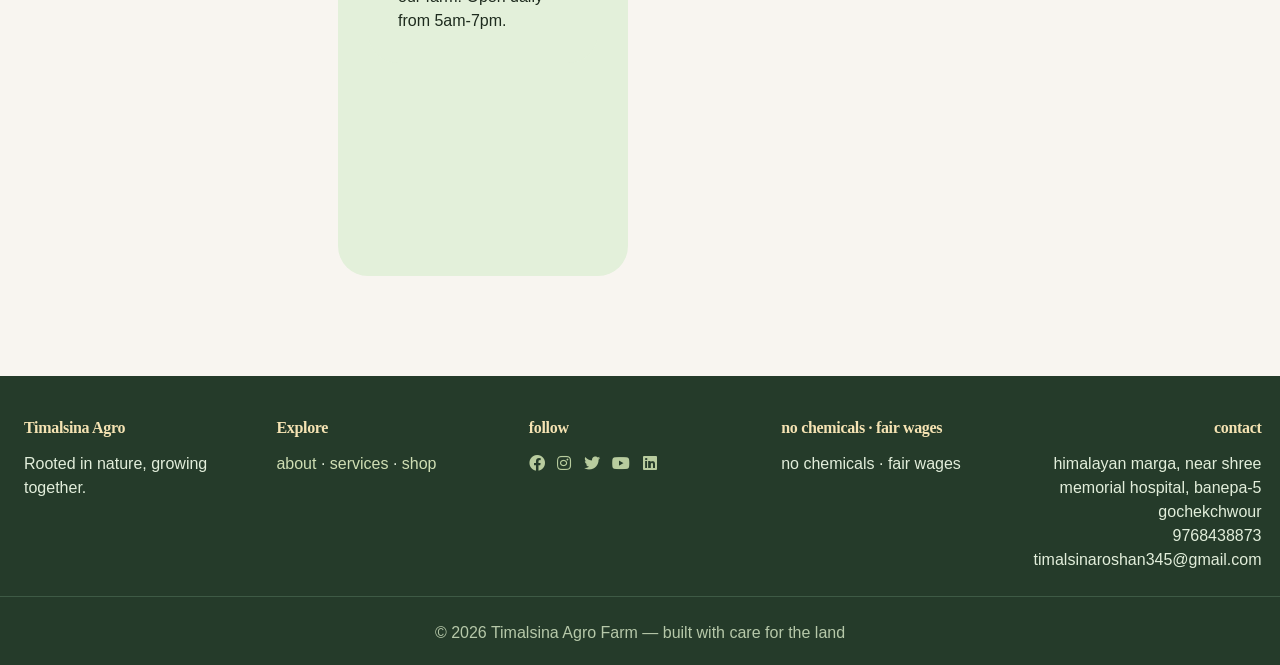
==== commit 6be2abd5: "`Refactor CSS and image file for gallery and image optimization`" ====
--- a/index.html
+++ b/index.html
@@ -47,9 +47,8 @@
         <a href="product.html" class="btn"><i class="fas fa-shopping-basket"></i> <span data-translate="hero-button">explore harvest</span></a>
       </div>
       <div class="hero-image">
-        <i class="fas fa-tractor"></i>
-        <h3 style="margin-top: 10px;" data-translate="hero-hours">open farm everyday</h3>
-      </div>
+  <img src="images/farm.webp" alt="Our Farm" loading="lazy" width="600">
+</div>
     </div>
 
     <!-- Highlights -->
@@ -91,13 +90,81 @@
           <h3 data-translate="buffalo-swamp">Swamp</h3>
           <p data-translate="buffalo-swamp-desc">Used for draught and manure, familiar to our farm.</p>
         </div>
+
+        
       </div>
       <p style="margin-top:20px; text-align:center;" data-translate="buffalo-suppliers">Our main stock comes through <strong>suresh Livestock Co.</strong> and <strong>shambu feed.com</strong>.</p>
     </section>
+    </section>
+
+<!-- START ADDING NEW SECTIONS HERE -->
+
+<!-- Buffalo Feeding -->
+<section style="margin:40px 0;">
+<h2 style="text-align:center;">How We Care for Our Buffaloes</h2>
+<p style="text-align:center; max-width:700px; margin:auto;">
+Our buffaloes are fed fresh green fodder, dry hay, concentrate feed,
+mineral mixtures, and clean drinking water to maintain their health
+and ensure high-quality milk production.
+</p>
+</section>
+
+<!-- Proprietor Message -->
+<section style="margin:40px 0; background:#f5f5f5; padding:30px; border-radius:20px;">
+<h2 style="text-align:center;" data-translate="proprietor-title">Message from the Proprietor</h2>
+<p style="text-align:center; max-width:800px; margin:auto;" data-translate="proprietor-message">
+Welcome to Timalsina Agro Farm. Our journey started with the goal of producing
+healthy dairy products while caring responsibly for our buffaloes and land.
+We also aim to inspire the young generation to see agriculture as a modern
+and profitable profession.
+my father started the journey with few buffalo and a small piece of land in remote area and his dream was to continue
+it in large scale so i decided to take all the responsibility ,so i added  more buffalo and extend more cultivated land and area.
+</p>
+<p style="text-align:center;"><strong data-translate="proprietor-signature">— Roshan Timalsina</strong></p>
+</section>
+
+<!-- Customer Reviews -->
+<section style="margin:40px 0;">
+<h2 style="text-align:center;">Customer Reviews</h2>
+
+<div style="display:flex; gap:20px; flex-wrap:wrap; justify-content:center;">
+
+<div style="border:1px solid #ccc; padding:15px; border-radius:8px; width:250px;">
+<p>"Very fresh milk and excellent farm service."</p>
+<strong>- Local Customer</strong>
+</div>
+
+<div style="border:1px solid #ccc; padding:15px; border-radius:8px; width:250px;">
+<p>"Healthy buffaloes and a very clean farm."</p>
+<strong>- Dairy Buyer</strong>
+</div>
+
+</div>
+</section>
+
+<!-- Google Map -->
+<section style="margin:40px 0;">
+<h2 style="text-align:center;">Find Our Farm Location</h2>
+
+<iframe
+src="https://maps.app.goo.gl/UnYkb21iw9jh9tYZA"
+width="100%"
+height="400"
+style="border:0;"
+allowfullscreen=""
+loading="lazy">
+</iframe>
+
+</section>
+
+<!-- END NEW SECTIONS -->
+
+<div style="background: #e3f0da; border-radius: 30px; padding: 30px; margin: 40px 0;">
     <div style="background: #e3f0da; border-radius: 30px; padding: 30px; margin: 40px 0;">
       <h3 style="color:#1f5e2c;" data-translate="visit-title">Visit us</h3>
       <p data-translate="visit-desc">We welcome visitors to our farm! Open daily from 5am-7pm. .</p>
     </div>
+    
    
 
 
@@ -141,4 +208,4 @@
   <!-- External JavaScript -->
   <script src="about.js"></script>
 </body>
-</html>+</html>
--- a/about.css
+++ b/about.css
@@ -23,6 +23,12 @@
 a {
   text-decoration: none;
   color: #2b5e2b;
+}
+/* Global image optimization */
+img {
+  max-width: 100%;
+  height: auto;
+  display: block;
 }
 
 .container {
@@ -235,18 +241,27 @@
 }
 
 /* image hover scaling */
+/* image optimization + hover scaling */
 .product-gallery img,
 .buffalo-image-container img,
 .about-images img,
 .product-images img {
-  transition: transform 0.3s;
-}
+  width: 100%;
+  max-width: 100%;
+  height: auto;
+  object-fit: cover;
+  transition: transform 0.3s ease;
+  border-radius: 12px;
+}
+
+/* hover animation */
 .product-gallery img:hover,
 .buffalo-image-container img:hover,
 .about-images img:hover,
 .product-images img:hover {
   transform: scale(1.05);
 }
+
 
 /* fade-up animation */
 @keyframes fadeInUp {
@@ -300,11 +315,6 @@
   margin: 40px 0;
 }
 
-.hero-content {
-  flex: 2;
-  min-width: 260px;
-}
-
 .hero-image {
   flex: 1;
   text-align: center;
@@ -313,6 +323,14 @@
   padding: 28px;
 }
 
+.hero-image img{
+  width: 100%;
+  max-width: 600px;
+  height: auto;
+  border-radius: 10px;
+}
+
+
 .hero-image i {
   font-size: 5rem;
   color: #2e6b31;
@@ -508,4 +526,4 @@
 .farm-icon {
   color: #1f5e2c;
   margin-right: 8px;
-}+}
